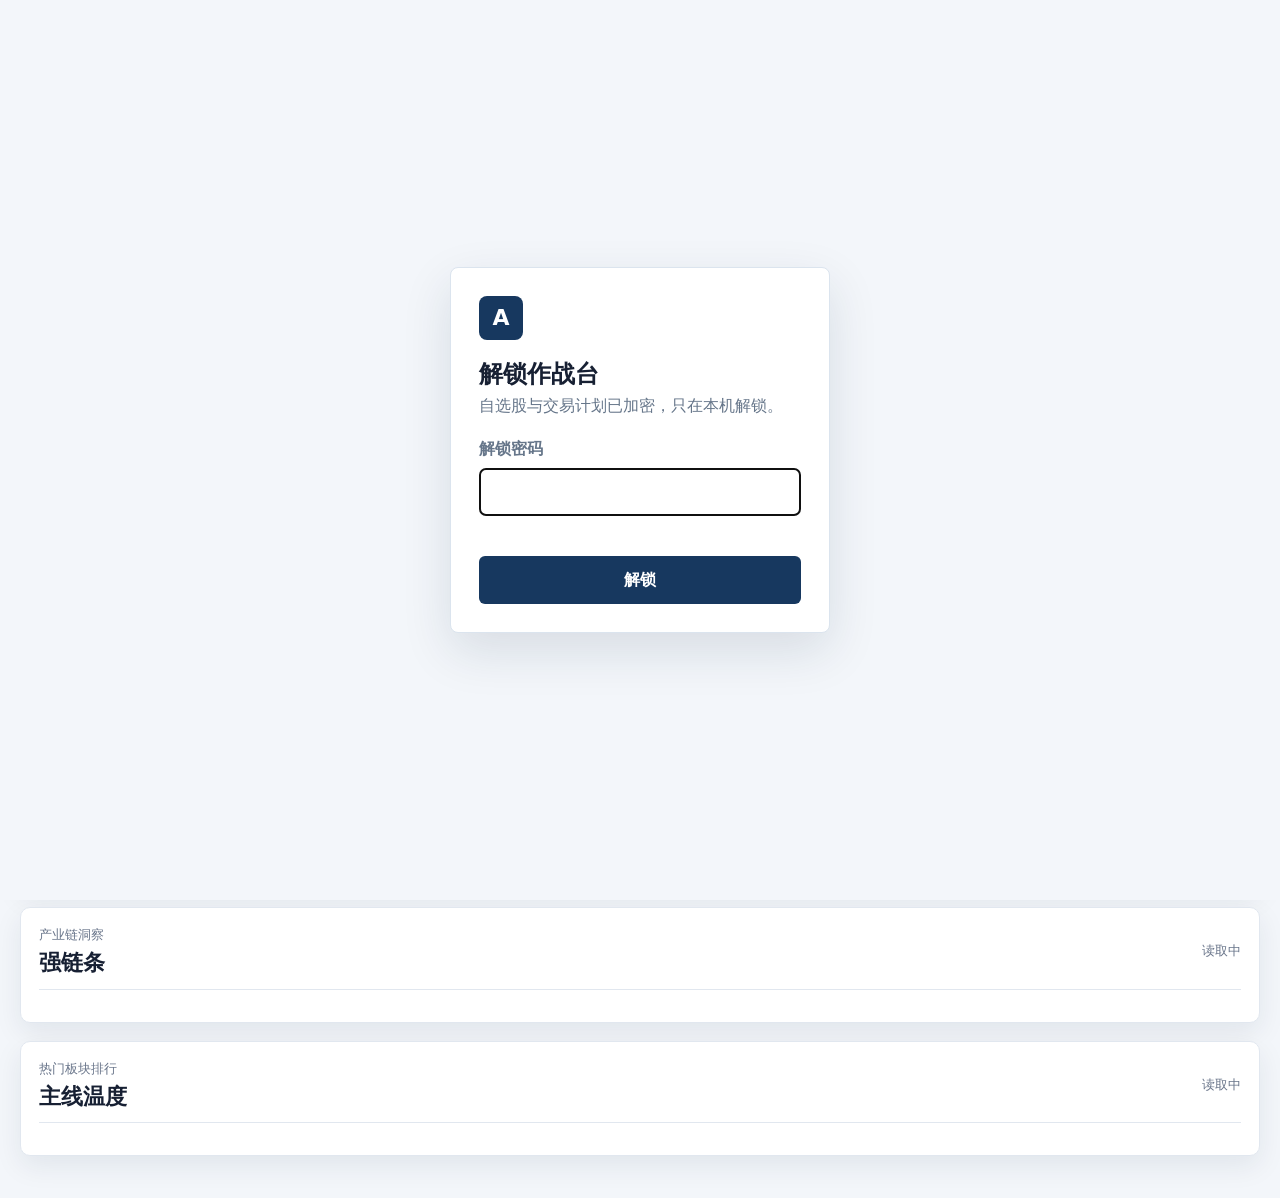
==== mobile/index.html @ 0ae87b87 "Publish encrypted mobile dashboard" ====
<!doctype html>
<html lang="zh-CN">
  <head>
    <meta charset="UTF-8" />
    <meta name="viewport" content="width=device-width, initial-scale=1.0" />
    <meta name="theme-color" content="#17385f" />
    <meta name="apple-mobile-web-app-capable" content="yes" />
    <meta name="apple-mobile-web-app-status-bar-style" content="default" />
    <meta name="apple-mobile-web-app-title" content="大A作战台" />
    <title>A股趋势回调评分器</title>
    <link rel="manifest" href="./manifest.webmanifest" />
    <link rel="apple-touch-icon" href="./icons/icon-192.png" />
    <link rel="stylesheet" href="./styles.css?v=20260722-swing-exit3" />
  </head>
  <body>
    <main class="app-shell">
      <header class="topbar">
        <section>
          <h2 class="app-title">A股中长期趋势</h2>
          <h4 class="app-subtitle">主线质量与流动性低点决策器</h4>
        </section>
        <form class="search" id="searchForm">
          <input
            id="stockInput"
            name="stock"
            autocomplete="off"
            placeholder="输入代码或简称，如 300750 / 宁德时代"
          />
          <button type="submit">搜索评估</button>
        </form>
      </header>

      <p class="search-status" id="searchStatus">
        输入股票代码或简称后低频读取缓存/同花顺数据，优先看交易结论，再看下方拆解。
      </p>

      <section class="notice">
        <strong>当前为私有快照版。</strong>
        数据由 Mac 定时任务更新并发布；综合分只代表条件完整度，最终动作以入池、买点、仓位和风控结论为准。
        <span class="pwa-status" id="pwaStatus">正在检查数据连接</span>
      </section>

      <section class="home-refresh-bar" id="homeRefreshBar">
        <div>
          <strong>首页数据</strong>
          <span id="homeRefreshStatus">获取已发布的最新自选池与板块快照</span>
        </div>
        <button class="mini-button primary" id="refreshHome" type="button">获取最新快照</button>
      </section>

      <section class="daily-brief-view" id="dailyBriefView">
        <div class="watchlist-head">
          <div>
            <p class="eyebrow">每日复盘</p>
            <h2>今日动作</h2>
          </div>
          <div class="head-actions">
            <span id="dailyBriefSummary">读取中</span>
          </div>
        </div>
        <div class="daily-brief-grid">
          <div><small>市场</small><strong id="briefMarket">待接入</strong><span id="briefMarketAction">等待确认</span></div>
          <div><small>主线</small><strong id="briefSectors">待接入</strong><span id="briefFocusGroups">等待确认</span></div>
          <div><small>选股池</small><strong id="briefWatchlist">待接入</strong><span id="briefPrimaryAction">等待确认</span></div>
        </div>
        <div class="brief-action-list" id="briefActionItems"></div>
        <ul class="signal-list compact-list" id="briefNotes"></ul>
      </section>

      <section class="watchlist-view" id="watchlistView">
        <div class="watchlist-head">
          <div>
            <p class="eyebrow">我的选股池</p>
            <h2>作战台</h2>
          </div>
          <div class="head-actions">
            <span id="watchlistSummary">读取中</span>
          </div>
        </div>
        <div class="battle-groups" id="battleGroups"></div>
        <div class="watchlist-table-wrap">
          <table class="watchlist-table">
            <thead>
              <tr>
                <th>股票</th>
                <th>方向</th>
                <th>评分</th>
                <th>状态</th>
                <th>建议</th>
                <th>作战闭环</th>
                <th>最新价</th>
                <th>计划低吸区</th>
                <th>失效位</th>
                <th>备注</th>
                <th>更新时间</th>
                <th>操作</th>
              </tr>
            </thead>
            <tbody id="watchlistRows"></tbody>
          </table>
        </div>
        <div class="empty-watchlist" id="emptyWatchlist">
          <strong>还没有加入选股池</strong>
          <span>在上方搜索任意股票，进入评分详情后点击“加入选股池”。</span>
        </div>
      </section>

      <section class="industry-insight-view" id="industryInsightView">
        <div class="watchlist-head">
          <div>
            <p class="eyebrow">产业链洞察</p>
            <h2>强链条</h2>
          </div>
          <div class="head-actions">
            <span id="industryInsightSummary">读取中</span>
          </div>
        </div>
        <div class="industry-chain-list" id="industryChainRows"></div>
      </section>

      <section class="sector-rank-view" id="sectorRankView">
        <div class="watchlist-head">
          <div>
            <p class="eyebrow">热门板块排行</p>
            <h2>主线温度</h2>
          </div>
          <span id="sectorRankSummary">读取中</span>
        </div>
        <div class="sector-detail hidden" id="sectorDetail" tabindex="-1"></div>
        <div class="sector-rank-list" id="sectorRankRows"></div>
      </section>

      <div class="detail-view" id="detailView">
      <div class="detail-toolbar">
        <button class="mini-button" id="backToWatchlist" type="button">返回选股池</button>
        <button class="mini-button" id="refreshKline" type="button">补齐K线</button>
        <button class="mini-button primary" id="watchlistToggle" type="button">加入选股池</button>
        <span id="watchlistActionStatus"></span>
      </div>

      <section class="dashboard">
        <aside class="score-panel">
          <div class="stock-head">
            <div>
              <p id="stockCode" class="muted">300750</p>
              <h2 id="stockName">宁德时代</h2>
            </div>
            <span id="phaseTag" class="tag">产能释放期</span>
          </div>

          <div class="score-ring" aria-label="综合评分">
            <span id="totalScore">76</span>
            <small>综合分</small>
          </div>

          <div class="action-box" id="actionBox">
            <p id="actionTitle">等待执行信号</p>
            <span id="actionText">评分只决定跟踪优先级，买入必须通过流动性执行闸门。</span>
          </div>

          <dl class="trade-levels">
            <div>
              <dt>选股质量分</dt>
              <dd id="poolScore">40</dd>
            </div>
            <div>
              <dt>买点时机分</dt>
              <dd id="entryScore">36</dd>
            </div>
            <div>
              <dt>失效位</dt>
              <dd id="invalidPrice">167.20</dd>
            </div>
          </dl>
        </aside>

        <section class="chart-panel">
          <div class="panel-head">
            <div>
              <p class="muted" id="chartPeriodLabel">日线结构</p>
              <h2 id="setupTitle">等待先前支撑、抛压衰竭与价格回收</h2>
            </div>
            <div class="tabs" role="tablist">
              <button class="active" type="button" data-period="daily">日线</button>
              <button type="button" data-period="weekly">周线</button>
              <button type="button" data-period="monthly">月线</button>
            </div>
          </div>
          <div class="chart-controls">
            <label>
              <span>开始</span>
              <input id="chartDateFrom" type="date" />
            </label>
            <label>
              <span>结束</span>
              <input id="chartDateTo" type="date" />
            </label>
            <div class="range-presets" aria-label="时间范围">
              <button type="button" data-range-months="3">3月</button>
              <button type="button" data-range-months="6">6月</button>
              <button type="button" data-range-months="12">1年</button>
              <button type="button" data-range-months="all">全部</button>
            </div>
            <span class="chart-range-note" id="chartRangeNote">拖动图表可平移区间</span>
          </div>
          <canvas id="priceCanvas" width="900" height="420"></canvas>
          <div class="legend">
            <span><i class="line price"></i>价格</span>
            <span><i class="line ma20"></i>MA20</span>
            <span><i class="zone"></i>回调观察区</span>
          </div>
        </section>
      </section>

      <section class="grid analysis-grid">
        <article class="module wide-module">
          <div class="module-head">
            <h3>交易与执行</h3>
            <span id="decisionStatus">待计算</span>
          </div>
          <div class="quote-grid decision-summary">
            <div><small>入池</small><strong id="decisionPool">待接入</strong></div>
            <div><small>买点</small><strong id="decisionEntry">待接入</strong></div>
            <div><small>仓位</small><strong id="decisionPosition">待接入</strong></div>
            <div><small>风控</small><strong id="decisionRisk">待接入</strong></div>
          </div>
          <div class="module-divider">
            <span>作战闭环</span>
            <strong id="decisionLoopStatus">待确认</strong>
          </div>
          <div class="quote-grid decision-loop-grid">
            <div><small>主线</small><strong id="decisionMainline">待接入</strong></div>
            <div><small>周期</small><strong id="decisionCycle">待接入</strong></div>
            <div><small>动作</small><strong id="decisionAction">待接入</strong></div>
            <div><small>被动处理</small><strong id="decisionPassive">待接入</strong></div>
            <div><small>底线</small><strong id="decisionKill">待接入</strong></div>
            <div><small>基本面</small><strong id="decisionFundamental">待接入</strong></div>
          </div>
          <div class="module-divider">
            <span>交易员检查清单</span>
            <strong id="traderChecklistStatus">待确认</strong>
          </div>
          <div class="trader-checklist" id="traderChecklist"></div>
          <div class="module-divider">
            <span>价格计划</span>
            <strong id="executionStatus">待计算</strong>
          </div>
          <div class="quote-grid execution-grid">
            <p class="execution-group-title"><strong>低位执行</strong><span>位置、释放、回收和风控</span></p>
            <div class="execution-primary"><small>支撑依据</small><strong id="supportBasis">待接入</strong></div>
            <div class="execution-primary"><small>计划低吸区</small><strong id="trialRange">待接入</strong></div>
            <div class="execution-primary"><small>当前买点阶段</small><strong id="liquidityStage">待接入</strong></div>
            <div class="execution-primary"><small>恐慌触发价</small><strong id="panicTriggerPrice">待接入</strong></div>
            <div class="execution-primary"><small>回收确认价</small><strong id="reclaimConfirmPrice">待接入</strong></div>
            <div class="execution-primary"><small>试错仓位</small><strong id="trialPosition">待接入</strong></div>
            <div class="execution-primary"><small>失效位</small><strong id="executionInvalid">待接入</strong></div>
            <p class="execution-group-title secondary"><strong>确认与趋势</strong><span>只用于后续观察，不代替低位买点</span></p>
            <div class="execution-secondary"><small>第二防线</small><strong id="secondarySupport">待接入</strong></div>
            <div class="execution-secondary"><small>二次确认价</small><strong id="addConfirmPrice">待接入</strong></div>
            <div class="execution-secondary"><small>加仓仓位</small><strong id="addPosition">待接入</strong></div>
            <div class="execution-secondary"><small>中期趋势修复</small><strong id="repairConfirmPrice">待接入</strong></div>
            <div class="execution-secondary"><small>距低吸区</small><strong id="trialDistance">待接入</strong></div>
          </div>
          <details class="evidence-details">
            <summary><span id="setupType">流动性买点</span>依据与执行说明</summary>
            <ul id="decisionReasons" class="signal-list compact-list"></ul>
            <ul id="buySignals" class="signal-list compact-list secondary-signals"></ul>
            <ul id="executionSignals" class="signal-list compact-list secondary-signals"></ul>
          </details>
          <div class="module-divider swing-exit-divider">
            <span>波段卖出计划</span>
            <strong id="swingExitStatus">待计算</strong>
          </div>
          <div class="quote-grid swing-exit-summary">
            <div><small>周期共振</small><strong id="swingExitCycle">待接入</strong></div>
            <div><small>板块共振</small><strong id="swingExitSector">待接入</strong></div>
            <div><small>压力承接</small><strong id="swingExitAcceptance">待接入</strong></div>
            <div><small>动态保护区</small><strong id="swingExitProtection">待接入</strong></div>
            <div class="swing-exit-action"><small>当前动作</small><strong id="swingExitAction">待接入</strong></div>
          </div>
          <div class="swing-exit-levels" id="swingExitLevels"></div>
          <details class="evidence-details">
            <summary>压力来源与黄金分割依据</summary>
            <ul id="swingExitSignals" class="signal-list compact-list"></ul>
          </details>
        </article>

        <article class="module wide-module">
          <div class="module-head">
            <h3>三周期定位</h3>
            <span id="timeframePosture">待计算</span>
          </div>
          <div class="timeframe-layout">
            <div class="timeframe-grid">
              <div class="timeframe-card">
                <small>日线</small>
                <strong id="dailyPhase">待接入</strong>
                <span id="dailyAction">待确认</span>
                <em id="dailyMetrics">--</em>
              </div>
              <div class="timeframe-card">
                <small>周线</small>
                <strong id="weeklyPhase">待接入</strong>
                <span id="weeklyAction">待确认</span>
                <em id="weeklyMetrics">--</em>
              </div>
              <div class="timeframe-card">
                <small>月线</small>
                <strong id="monthlyPhase">待接入</strong>
                <span id="monthlyAction">待确认</span>
                <em id="monthlyMetrics">--</em>
              </div>
            </div>
            <div class="timeframe-summary">
              <div class="timeframe-summary-head">
                <span>小结</span>
                <strong id="timeframeVerdict">待确认</strong>
              </div>
              <ul id="timeframeSignals" class="signal-list compact-list"></ul>
            </div>
          </div>
        </article>

        <article class="module">
          <div class="module-head">
            <h3>评分与技术</h3>
            <span id="scoreStatus">可跟踪</span>
          </div>
          <div id="scoreBreakdown" class="breakdown"></div>
          <div class="module-divider">
            <span>关键指标</span>
            <strong id="metricsStatus">日线</strong>
          </div>
          <div class="metric-grid">
            <div><small>MA20</small><strong id="metricMa20">待接入</strong></div>
            <div><small>MA60</small><strong id="metricMa60">待接入</strong></div>
            <div><small>距MA20</small><strong id="metricNearMa20">待接入</strong></div>
            <div><small>60日回撤</small><strong id="metricDrawdown">待接入</strong></div>
            <div><small>风险距离</small><strong id="metricRisk">待接入</strong></div>
            <div><small>距确认价</small><strong id="metricTriggerDistance">待接入</strong></div>
            <div><small>量能比</small><strong id="metricVolumeRatio">待接入</strong></div>
            <div><small>今日量/20日量</small><strong id="metricTodayVolumeRatio">待接入</strong></div>
            <div><small>成交额</small><strong id="metricAmount">待接入</strong></div>
            <div><small>换手率</small><strong id="metricTurnover">待接入</strong></div>
          </div>
        </article>

        <article class="module">
          <div class="module-head">
            <h3>基本面与发展预期</h3>
            <div class="module-actions">
              <button class="mini-button" id="refreshFundamental" type="button">刷新基本面</button>
              <span id="fundamentalStage">待接入</span>
            </div>
          </div>
          <div class="quote-grid compact-grid">
            <div><small>基本面分</small><strong id="fundamentalScore">待接入</strong></div>
            <div><small>夯实度</small><strong id="fundamentalQuality">待接入</strong></div>
            <div><small>增长</small><strong id="fundamentalGrowth">待接入</strong></div>
            <div><small>盈利质量</small><strong id="fundamentalProfit">待接入</strong></div>
            <div><small>现金流/负债</small><strong id="fundamentalCashDebt">待接入</strong></div>
            <div><small>下一步验证</small><strong id="fundamentalNext">待接入</strong></div>
          </div>
          <div class="module-divider">
            <span>扩产阶段</span>
            <strong id="capacityStage">待接入</strong>
          </div>
          <ul id="fundamentalSignals" class="signal-list compact-list"></ul>
          <details class="evidence-details">
            <summary>产业位置与扩产依据</summary>
            <ul id="capacitySignals" class="signal-list compact-list"></ul>
          </details>
        </article>

        <article class="module wide-module">
          <div class="module-head">
            <h3>主线与市场环境</h3>
            <span id="strengthStatus">待计算</span>
          </div>
          <div class="quote-grid compact-grid">
            <div><small>匹配方向</small><strong id="strengthGroup">待接入</strong></div>
            <div><small>个股RPS50日 / 板块RPS20日</small><strong><span id="strengthStockRps">待接入</span> / <span id="strengthGroupRps">待接入</span></strong></div>
            <div><small>趋势/热度</small><strong><span id="strengthTrend">待接入</span> / <span id="strengthHeat">待接入</span></strong></div>
            <div><small>板块阶段</small><strong id="sectorPhase">待接入</strong></div>
            <div><small>扩散质量</small><strong id="sectorBreadth">待接入</strong></div>
            <div><small>板块策略</small><strong id="sectorAction">待接入</strong></div>
            <div><small>阶段顶部风险</small><strong id="stageTopRisk">待接入</strong></div>
            <div><small>入池优先级</small><strong id="strengthPriority">待接入</strong></div>
            <div><small>红线/量能</small><strong><span id="strengthRedLines">待接入</span> / <span id="strengthAmount">待接入</span></strong></div>
            <div><small>样本覆盖</small><strong id="strengthSample">待接入</strong></div>
          </div>
          <div class="module-divider">
            <span>板块RPS趋势</span>
            <strong id="sectorTrendSummary">待确认</strong>
          </div>
          <div class="sector-trend" id="sectorTrendChart">
            <div class="sector-trend-row">
              <span>5日</span>
              <div><i id="sectorRps5Bar"></i></div>
              <strong id="sectorRps5Value">--</strong>
            </div>
            <div class="sector-trend-row">
              <span>10日</span>
              <div><i id="sectorRps10Bar"></i></div>
              <strong id="sectorRps10Value">--</strong>
            </div>
            <div class="sector-trend-row">
              <span>20日</span>
              <div><i id="sectorRps20Bar"></i></div>
              <strong id="sectorRps20Value">--</strong>
            </div>
            <div class="sector-trend-row">
              <span>50日</span>
              <div><i id="sectorRps50Bar"></i></div>
              <strong id="sectorRps50Value">--</strong>
            </div>
          </div>
          <div class="module-divider">
            <span>市场仓位开关</span>
            <button class="mini-button" id="refreshSentiment" type="button">刷新</button>
          </div>
          <div class="quote-grid compact-grid">
            <div><small>状态/上涨占比</small><strong><span id="marketState">待刷新</span> / <span id="marketUpRatio">待接入</span></strong></div>
            <div><small>建议仓位/动作</small><strong><span id="marketPosition">待接入</span> / <span id="marketAction">待接入</span></strong></div>
            <div><small>涨/平/跌</small><strong id="marketBreadth">待接入</strong></div>
            <div><small>涨停/跌停</small><strong id="marketLimits">待接入</strong></div>
          </div>
          <details class="evidence-details">
            <summary>查看主线与市场依据</summary>
            <ul id="strengthSignals" class="signal-list compact-list"></ul>
            <ul id="marketSignals" class="signal-list compact-list secondary-signals"></ul>
          </details>
        </article>
      </section>

      <section class="system-strip">
        <div>
          <span>数据源</span>
          <strong id="providerMode">读取中</strong>
        </div>
        <div>
          <span>当前价</span>
          <strong id="quotePrice">待接入</strong>
        </div>
        <div>
          <span>涨跌幅</span>
          <strong id="quotePct">待接入</strong>
        </div>
        <div>
          <span>换手率</span>
          <strong id="quoteTurnover">待接入</strong>
        </div>
        <div>
          <span>行情源</span>
          <strong id="quoteSource">未启用</strong>
        </div>
        <ul id="providerSignals"></ul>
      </section>
      </div>
    </main>

    <script>window.APP_STATIC_SNAPSHOT_MODE = true;</script>
    <script src="./app.js?v=20260722-mobile-pwa3"></script>
  </body>
</html>
---- mobile/styles.css ----
:root {
  --bg: #f3f6fa;
  --panel: #ffffff;
  --ink: #172033;
  --muted: #69758a;
  --line: #e1e7ef;
  --green: #16866f;
  --red: #d64545;
  --amber: #c28a19;
  --blue: #193a66;
  --navy: #142844;
  --teal-soft: #e8f5f1;
  --red-soft: #fff0f0;
  --amber-soft: #fff7df;
  --blue-soft: #edf4ff;
  --shadow: 0 10px 28px rgba(18, 39, 68, 0.08);
}

* {
  box-sizing: border-box;
}

body {
  margin: 0;
  min-width: 320px;
  background: var(--bg);
  color: var(--ink);
  font-family:
    Inter, ui-sans-serif, system-ui, -apple-system, BlinkMacSystemFont,
    "Segoe UI", "PingFang SC", "Microsoft YaHei", sans-serif;
}

.snapshot-unlock {
  position: fixed;
  inset: 0;
  z-index: 9999;
  display: grid;
  place-items: center;
  padding: 24px;
  background: #f3f6fa;
}

.snapshot-unlock-panel {
  width: min(100%, 380px);
  padding: 28px;
  border: 1px solid #dbe4ee;
  border-radius: 8px;
  background: #fff;
  box-shadow: 0 18px 50px rgba(16, 38, 66, 0.12);
}

.snapshot-unlock-mark {
  display: grid;
  width: 44px;
  height: 44px;
  place-items: center;
  border-radius: 8px;
  background: #17385f;
  color: #fff;
  font-size: 22px;
  font-weight: 800;
}

.snapshot-unlock-panel h2 {
  margin: 20px 0 8px;
  font-size: 24px;
}

.snapshot-unlock-panel p,
.snapshot-unlock-panel label,
.snapshot-unlock-panel small {
  display: block;
  color: #66768a;
}

.snapshot-unlock-panel label {
  margin: 22px 0 8px;
  font-weight: 700;
}

.snapshot-unlock-panel input {
  width: 100%;
  height: 48px;
  padding: 0 14px;
  border: 1px solid #cad6e3;
  border-radius: 6px;
  font: inherit;
}

.snapshot-unlock-panel small {
  min-height: 22px;
  margin-top: 8px;
  color: #c43f3f;
}

.snapshot-unlock-panel button {
  width: 100%;
  height: 48px;
  margin-top: 10px;
  border: 0;
  border-radius: 6px;
  background: #17385f;
  color: #fff;
  font: inherit;
  font-weight: 800;
}

button,
input {
  font: inherit;
}

.app-shell {
  width: min(1440px, calc(100vw - 40px));
  margin: 0 auto;
  padding: 28px 0 42px;
}

.topbar {
  display: grid;
  grid-template-columns: minmax(280px, 1fr) minmax(340px, 520px);
  gap: 24px;
  align-items: end;
  padding: 28px;
  border-radius: 14px;
  background:
    linear-gradient(135deg, rgba(255, 255, 255, 0.08), transparent 42%),
    linear-gradient(135deg, #18365d, #11243e);
  box-shadow: 0 18px 45px rgba(17, 36, 62, 0.18);
}

.eyebrow,
.muted {
  margin: 0 0 6px;
  color: var(--muted);
  font-size: 13px;
}

h1,
h2,
h3,
h4,
p {
  margin: 0;
}

h1 {
  font-size: clamp(32px, 4.8vw, 58px);
  line-height: 1.05;
  letter-spacing: 0;
}

h2 {
  font-size: 22px;
  line-height: 1.2;
}

h3 {
  font-size: 16px;
}

h4 {
  font-size: 14px;
}

.app-title {
  color: #fff;
  font-size: 27px;
  line-height: 1.2;
}

.app-subtitle {
  margin-top: 6px;
  color: #c9d6e5;
  font-weight: 700;
  line-height: 1.25;
}

.search {
  display: grid;
  grid-template-columns: 1fr 112px;
  gap: 10px;
  padding: 8px;
  background: var(--panel);
  border: 1px solid rgba(255, 255, 255, 0.18);
  border-radius: 8px;
  box-shadow: var(--shadow);
}

.search input {
  min-width: 0;
  border: 0;
  outline: 0;
  padding: 12px 12px;
  color: var(--ink);
}

.search button,
.tabs button,
.mini-button {
  border: 0;
  border-radius: 6px;
  cursor: pointer;
}

.search button {
  background: var(--blue);
  color: #fff;
  font-weight: 700;
}

.search-status {
  margin-top: 12px;
  color: var(--muted);
  font-size: 13px;
  line-height: 1.5;
}

.notice {
  margin-top: 22px;
  padding: 12px 14px;
  border: 1px solid #e9edf4;
  border-radius: 8px;
  background: #fff;
  color: #4e5b70;
  line-height: 1.6;
}

.pwa-status {
  display: inline-flex;
  margin-left: 10px;
  color: var(--muted);
  font-size: 12px;
  font-weight: 700;
}

.pwa-status.offline {
  color: #9b5f05;
}

.home-refresh-bar {
  display: flex;
  align-items: center;
  justify-content: space-between;
  gap: 14px;
  margin-top: 12px;
  padding: 12px 14px;
  border: 1px solid var(--line);
  border-radius: 8px;
  background: #fff;
}

.home-refresh-bar div {
  display: grid;
  gap: 4px;
}

.home-refresh-bar strong {
  font-size: 14px;
}

.home-refresh-bar span {
  color: var(--muted);
  font-size: 12px;
  line-height: 1.45;
}

.hidden {
  display: none !important;
}

.daily-brief-view,
.watchlist-view,
.industry-insight-view,
.sector-rank-view,
.detail-toolbar {
  margin-top: 18px;
  background: var(--panel);
  border: 1px solid var(--line);
  border-radius: 10px;
  box-shadow: var(--shadow);
}

.daily-brief-view,
.watchlist-view,
.industry-insight-view,
.sector-rank-view {
  padding: 18px;
}

.watchlist-head,
.detail-toolbar {
  display: flex;
  align-items: center;
  justify-content: space-between;
  gap: 14px;
}

.watchlist-head {
  margin-bottom: 14px;
  padding-bottom: 12px;
  border-bottom: 1px solid var(--line);
}

.head-actions,
.module-actions {
  display: inline-flex;
  align-items: center;
  gap: 10px;
}

.watchlist-head span,
#watchlistActionStatus {
  color: var(--muted);
  font-size: 13px;
}

.daily-brief-grid {
  display: grid;
  grid-template-columns: repeat(3, minmax(0, 1fr));
  gap: 10px;
  margin-bottom: 12px;
}

.daily-brief-grid div {
  display: grid;
  gap: 6px;
  min-height: 110px;
  padding: 12px;
  border: 1px solid var(--line);
  border-radius: 8px;
  background: #fbfcfe;
}

.daily-brief-grid small {
  color: var(--muted);
  font-weight: 700;
}

.daily-brief-grid strong {
  font-size: 18px;
  line-height: 1.35;
}

.daily-brief-grid span {
  color: var(--muted);
  font-size: 12px;
  line-height: 1.5;
}

.brief-action-list {
  display: flex;
  flex-wrap: wrap;
  gap: 8px;
  margin-bottom: 12px;
}

.brief-action-chip {
  display: grid;
  gap: 4px;
  width: min(260px, 100%);
  padding: 10px;
  border: 1px solid var(--line);
  border-radius: 8px;
  background: #fff;
  color: var(--ink);
  cursor: pointer;
  text-align: left;
}

.brief-action-chip small {
  color: var(--blue);
  font-weight: 800;
}

.brief-action-chip span {
  color: var(--muted);
  font-size: 12px;
  line-height: 1.45;
}

.watchlist-table-wrap {
  overflow-x: auto;
  border: 1px solid var(--line);
  border-radius: 10px;
}

.battle-groups {
  display: grid;
  grid-template-columns: repeat(4, minmax(0, 1fr));
  gap: 10px;
  margin-bottom: 14px;
}

.battle-groups div {
  display: grid;
  gap: 5px;
  min-height: 118px;
  padding: 12px;
  border: 1px solid var(--line);
  border-radius: 8px;
  background: #fbfcfe;
}

.battle-groups small {
  color: var(--muted);
  font-weight: 700;
}

.battle-groups strong {
  color: var(--navy);
  font-size: 26px;
  line-height: 1;
}

.battle-groups span,
.battle-groups em {
  color: var(--muted);
  font-size: 12px;
  font-style: normal;
  line-height: 1.45;
}

.watchlist-table {
  width: 100%;
  min-width: 1440px;
  border-collapse: collapse;
  font-size: 13px;
}

.watchlist-table th,
.watchlist-table td {
  padding: 12px 14px;
  border-bottom: 1px solid var(--line);
  text-align: left;
  white-space: nowrap;
}

.watchlist-table th {
  color: var(--muted);
  background: #f7f9fc;
  font-weight: 700;
}

.watchlist-table tbody tr:hover {
  background: #fbfdff;
}

.watchlist-table tr:last-child td {
  border-bottom: 0;
}

.link-button {
  display: grid;
  gap: 3px;
  padding: 0;
  border: 0;
  background: transparent;
  color: var(--ink);
  cursor: pointer;
  text-align: left;
}

.link-button span {
  color: var(--muted);
  font-size: 12px;
}

.link-button strong {
  display: inline-flex;
  gap: 6px;
  align-items: center;
}

.watchlist-new-tag {
  display: inline-grid;
  place-items: center;
  min-width: 18px;
  height: 18px;
  padding: 0 4px;
  border-radius: 4px;
  background: #fff0d8;
  color: #9a5b00;
  font-size: 11px;
  font-style: normal;
  font-weight: 800;
}

.watchlist-tags {
  display: flex;
  flex-wrap: wrap;
  gap: 4px;
  margin-top: 5px;
}

.watchlist-tags i {
  padding: 2px 6px;
  border-radius: 999px;
  background: var(--teal-soft);
  color: var(--green);
  font-size: 11px;
  font-style: normal;
}

.watchlist-note {
  max-width: 280px;
  min-width: 220px;
  color: var(--muted);
  line-height: 1.45;
  white-space: normal !important;
}

.watchlist-loop {
  max-width: 360px;
  min-width: 300px;
  white-space: normal !important;
}

.watchlist-loop strong,
.watchlist-loop span {
  display: block;
  line-height: 1.45;
}

.watchlist-loop strong {
  color: var(--ink);
}

.watchlist-loop span {
  margin-top: 4px;
  color: var(--muted);
}

.empty-watchlist {
  display: grid;
  gap: 6px;
  margin-top: 14px;
  padding: 18px;
  border: 1px dashed var(--line);
  border-radius: 8px;
  color: var(--muted);
}

.empty-watchlist strong {
  color: var(--ink);
}

.industry-chain-list {
  display: grid;
  grid-template-columns: repeat(2, minmax(0, 1fr));
  gap: 12px;
}

.industry-chain-card {
  display: grid;
  gap: 12px;
  padding: 14px;
  border: 1px solid var(--line);
  border-radius: 10px;
  background: #fbfdff;
}

.industry-chain-head {
  display: grid;
  grid-template-columns: minmax(0, 1fr) auto;
  gap: 12px;
  align-items: start;
}

.industry-chain-head small {
  display: inline-block;
  margin-bottom: 5px;
  color: var(--blue);
  font-weight: 800;
}

.industry-chain-head strong {
  display: block;
  font-size: 18px;
}

.industry-chain-head span {
  display: block;
  margin-top: 5px;
  color: var(--muted);
  font-size: 12px;
  line-height: 1.5;
}

.industry-chain-head b {
  color: var(--red);
  font-size: 24px;
}

.industry-chain-metrics {
  display: grid;
  grid-template-columns: repeat(4, minmax(0, 1fr));
  gap: 8px;
}

.industry-chain-metrics div {
  display: grid;
  gap: 4px;
  min-height: 58px;
  padding: 9px;
  border: 1px solid var(--line);
  border-radius: 8px;
  background: #fff;
}

.industry-chain-metrics small {
  color: var(--muted);
}

.industry-chain-metrics strong {
  font-size: 16px;
}

.industry-chain-groups,
.industry-chain-leaders {
  display: flex;
  flex-wrap: wrap;
  gap: 7px;
}

.industry-chain-groups button,
.industry-chain-leaders button {
  border: 1px solid var(--line);
  background: #fff;
  color: var(--ink);
  cursor: pointer;
}

.industry-chain-groups button {
  display: grid;
  gap: 4px;
  min-width: 160px;
  padding: 8px 10px;
  border-radius: 8px;
  text-align: left;
}

.industry-chain-groups span {
  color: var(--muted);
  font-size: 11px;
}

.industry-chain-leaders button {
  display: inline-flex;
  gap: 6px;
  align-items: center;
  padding: 5px 8px;
  border-radius: 999px;
  font-size: 12px;
}

.industry-chain-leaders span {
  color: var(--red);
  font-weight: 700;
}

.sector-rank-list {
  display: grid;
  gap: 12px;
}

.sector-action-groups {
  display: grid;
  grid-template-columns: repeat(5, minmax(0, 1fr));
  gap: 10px;
}

.sector-action-groups div {
  display: grid;
  gap: 5px;
  min-height: 92px;
  padding: 12px;
  border: 1px solid var(--line);
  border-radius: 8px;
  background: #fff;
}

.sector-action-groups small {
  color: var(--muted);
  font-weight: 700;
}

.sector-action-groups strong {
  color: var(--navy);
  font-size: 24px;
  line-height: 1;
}

.sector-action-groups span {
  color: var(--muted);
  font-size: 12px;
  line-height: 1.45;
}

.sector-rank-card {
  display: grid;
  grid-template-columns: minmax(240px, 1.05fr) minmax(360px, 1.4fr) minmax(360px, 1.15fr) minmax(260px, 0.9fr);
  gap: 16px;
  align-items: center;
  padding: 14px;
  border: 1px solid var(--line);
  border-radius: 10px;
  background: #fbfdff;
}

.sector-rank-main {
  display: grid;
  grid-template-columns: 34px 1fr auto;
  gap: 10px;
  align-items: center;
}

.sector-rank-index {
  display: grid;
  width: 30px;
  height: 30px;
  place-items: center;
  border-radius: 8px;
  background: var(--navy);
  color: #fff;
  font-weight: 800;
}

.sector-rank-main p {
  color: var(--muted);
  font-size: 12px;
  line-height: 1.45;
}

.sector-title-button {
  display: block;
  margin-bottom: 4px;
  padding: 0;
  border: 0;
  background: transparent;
  color: var(--ink);
  cursor: pointer;
  font-size: 16px;
  font-weight: 800;
  text-align: left;
}

.sector-rank-main > strong {
  color: var(--red);
  font-size: 20px;
}

.sector-rps-grid {
  display: grid;
  grid-template-columns: repeat(2, minmax(0, 1fr));
  gap: 8px 12px;
}

.sector-rps-grid label {
  display: grid;
  grid-template-columns: 36px 1fr;
  gap: 8px;
  align-items: center;
  color: var(--muted);
  font-size: 12px;
}

.sector-rps-pill {
  position: relative;
  display: block;
  height: 20px;
  overflow: hidden;
  border-radius: 999px;
  background: #e8edf5;
}

.sector-rps-pill i {
  position: absolute;
  inset: 0 auto 0 0;
  border-radius: inherit;
  background: var(--muted);
}

.sector-rps-pill.hot i,
.sector-rps-pill.strong i {
  background: #286fd6;
}

.sector-rps-pill.warm i {
  background: var(--amber);
}

.sector-rps-pill.weak i {
  background: #9aa6b8;
}

.sector-rps-pill b {
  position: relative;
  z-index: 1;
  display: block;
  padding: 2px 8px;
  color: var(--ink);
  font-size: 12px;
  line-height: 16px;
  text-align: right;
}

.sector-metrics {
  display: grid;
  grid-template-columns: repeat(3, minmax(0, 1fr));
  gap: 6px;
}

.sector-metrics span {
  display: grid;
  gap: 3px;
  min-height: 48px;
  padding: 8px;
  border-radius: 8px;
  background: #fff;
  color: var(--muted);
  font-size: 11px;
}

.sector-metrics strong {
  color: var(--ink);
  font-size: 13px;
}

.sector-quality {
  grid-column: 1 / -1;
  display: grid;
  grid-template-columns: 120px 1fr;
  gap: 10px;
  align-items: center;
  padding: 10px 12px;
  border: 1px solid var(--line);
  border-radius: 8px;
  background: #fff;
  color: var(--muted);
  font-size: 12px;
  line-height: 1.5;
}

.sector-quality strong {
  color: var(--ink);
  font-size: 13px;
}

.sector-quality.high {
  border-color: rgba(25, 135, 112, 0.24);
  background: #f4fbf8;
}

.sector-quality.distorted {
  border-color: rgba(196, 55, 55, 0.24);
  background: #fff7f6;
}

.sector-quality.medium {
  border-color: rgba(197, 145, 35, 0.24);
  background: #fffaf0;
}

.sector-leaders {
  display: flex;
  flex-wrap: wrap;
  gap: 6px;
}

.sector-leader {
  display: inline-flex;
  gap: 6px;
  align-items: center;
  padding: 5px 8px;
  border: 1px solid var(--line);
  border-radius: 999px;
  background: #fff;
  color: var(--ink);
  cursor: pointer;
  font-size: 12px;
}

.sector-leader span {
  color: var(--red);
  font-weight: 700;
}

.sector-leader.detail-link {
  color: var(--blue);
  font-weight: 700;
}

.sector-detail {
  display: grid;
  gap: 14px;
  margin-bottom: 14px;
  scroll-margin-top: 12px;
  padding: 16px;
  border: 1px solid var(--line);
  border-radius: 10px;
  background: #fbfcfe;
  outline: none;
}

.sector-detail-head {
  display: flex;
  align-items: flex-start;
  justify-content: space-between;
  gap: 12px;
  padding-bottom: 12px;
  border-bottom: 1px solid var(--line);
}

.sector-detail-head h3 {
  margin-bottom: 5px;
  font-size: 20px;
}

.sector-detail-head span {
  color: var(--muted);
  font-size: 13px;
}

.sector-detail-grid {
  display: grid;
  grid-template-columns: repeat(5, minmax(0, 1fr));
  gap: 10px;
}

.sector-detail-grid div {
  display: grid;
  gap: 6px;
  padding: 10px;
  border: 1px solid var(--line);
  border-radius: 8px;
  background: #fff;
}

.sector-detail-grid small {
  color: var(--muted);
}

.sector-detail-grid strong {
  font-size: 18px;
}

.detail-rps {
  margin-top: 0;
}

.sector-detail-note {
  display: grid;
  gap: 6px;
  padding: 12px;
  border: 1px dashed #cbd6e5;
  border-radius: 8px;
  background: var(--blue-soft);
}

.sector-detail-note strong,
.sector-detail-note span {
  font-size: 13px;
  line-height: 1.55;
}

.sector-detail-note span {
  color: var(--muted);
}

.sector-layers,
.sector-layer {
  display: grid;
  gap: 10px;
}

.sector-layer {
  padding: 12px;
  border: 1px solid var(--line);
  border-radius: 8px;
  background: #fff;
}

.sector-layer.tracked-layer {
  border-color: rgba(22, 134, 111, 0.3);
  background: var(--teal-soft);
}

.sector-layer > div:first-child {
  display: flex;
  align-items: center;
  justify-content: space-between;
  gap: 10px;
}

.sector-layer > div:first-child span {
  color: var(--muted);
  font-size: 12px;
}

.sector-layer-items {
  display: flex;
  flex-wrap: wrap;
  gap: 8px;
}

.sector-stock-chip {
  display: grid;
  gap: 3px;
  min-width: 150px;
  padding: 8px 10px;
  border: 1px solid var(--line);
  border-radius: 8px;
  background: #fff;
  color: var(--ink);
  cursor: pointer;
  text-align: left;
}

.sector-stock-chip.tracked {
  border-color: rgba(22, 134, 111, 0.45);
  box-shadow: inset 3px 0 0 var(--green);
}

.sector-stock-chip span {
  color: var(--muted);
  font-size: 11px;
}

.muted-cell {
  color: var(--muted);
  font-size: 12px;
}

.detail-toolbar {
  justify-content: flex-start;
  padding: 12px 14px;
}

.mini-button.primary {
  background: var(--ink);
  color: #fff;
}

.mini-button.ghost {
  background: #eef2ef;
  color: var(--muted);
}

.dashboard {
  display: grid;
  grid-template-columns: 330px minmax(0, 1fr);
  gap: 18px;
  margin-top: 18px;
}

.score-panel,
.chart-panel,
.module,
.framework {
  background: var(--panel);
  border: 1px solid var(--line);
  border-radius: 10px;
  box-shadow: var(--shadow);
}

.score-panel {
  padding: 20px;
}

.stock-head,
.panel-head,
.module-head {
  display: flex;
  justify-content: space-between;
  gap: 14px;
  align-items: flex-start;
}

.tag,
.module-head span {
  white-space: nowrap;
  padding: 5px 9px;
  border-radius: 999px;
  background: var(--blue-soft);
  color: var(--blue);
  font-size: 12px;
  font-weight: 700;
}

.chart-controls {
  display: flex;
  align-items: end;
  flex-wrap: wrap;
  gap: 10px;
  margin: 14px 0 10px;
}

.chart-controls label {
  display: grid;
  gap: 5px;
  color: var(--muted);
  font-size: 12px;
}

.chart-controls input {
  height: 36px;
  border: 1px solid var(--line);
  border-radius: 6px;
  padding: 0 9px;
  background: #fff;
  color: var(--ink);
}

.range-presets {
  display: flex;
  gap: 4px;
  padding: 3px;
  border-radius: 7px;
  background: #edf2ef;
}

.range-presets button {
  min-width: 46px;
  height: 30px;
  border: 0;
  border-radius: 5px;
  background: transparent;
  color: var(--muted);
  cursor: pointer;
}

.range-presets button.active {
  background: #fff;
  color: var(--ink);
  font-weight: 700;
}

.chart-range-note {
  margin-left: auto;
  align-self: center;
  color: var(--muted);
  font-size: 12px;
}

.score-ring {
  display: grid;
  place-items: center;
  width: 190px;
  height: 190px;
  margin: 28px auto 22px;
  border-radius: 50%;
  background:
    radial-gradient(circle at center, #fff 58%, transparent 59%),
    conic-gradient(var(--green) 0deg, var(--green) 274deg, #e6ecf3 274deg);
}

.score-ring span {
  font-size: 58px;
  font-weight: 800;
}

.score-ring small {
  margin-top: -44px;
  color: var(--muted);
}

.action-box {
  padding: 14px;
  border-radius: 8px;
  background: var(--teal-soft);
  color: #0e4f42;
}

.action-box p {
  margin-bottom: 6px;
  font-size: 18px;
  font-weight: 800;
}

.action-box span,
.trade-levels dd,
.signal-list li {
  line-height: 1.55;
}

.trade-levels {
  display: grid;
  grid-template-columns: repeat(3, 1fr);
  gap: 8px;
  margin: 18px 0 0;
}

.trade-levels div {
  padding: 10px;
  border: 1px solid var(--line);
  border-radius: 8px;
}

.trade-levels dt {
  color: var(--muted);
  font-size: 12px;
}

.trade-levels dd {
  margin: 4px 0 0;
  font-weight: 800;
}

.chart-panel {
  min-width: 0;
  padding: 20px;
}

.tabs {
  display: inline-grid;
  grid-template-columns: repeat(3, 56px);
  padding: 4px;
  background: #edf2f7;
  border-radius: 8px;
}

.tabs button {
  height: 30px;
  background: transparent;
  color: var(--muted);
}

.tabs button.active {
  background: #fff;
  color: var(--ink);
  box-shadow: 0 4px 10px rgba(34, 45, 42, 0.08);
}

.mini-button {
  min-width: 58px;
  height: 28px;
  padding: 0 10px;
  background: var(--ink);
  color: #fff;
  font-size: 12px;
  font-weight: 700;
}

.mini-button:disabled {
  cursor: wait;
  background: #aab6b0;
}

canvas {
  display: block;
  width: 100%;
  height: auto;
  margin-top: 12px;
  border: 1px solid var(--line);
  border-radius: 8px;
  cursor: grab;
  touch-action: pan-y;
}

canvas.dragging {
  cursor: grabbing;
}

.legend {
  display: flex;
  flex-wrap: wrap;
  gap: 16px;
  margin-top: 12px;
  color: var(--muted);
  font-size: 13px;
}

.legend span {
  display: inline-flex;
  align-items: center;
  gap: 6px;
}

.line {
  display: inline-block;
  width: 22px;
  height: 3px;
  border-radius: 6px;
}

.line.price {
  background: var(--green);
}

.line.ma20 {
  background: var(--blue);
}

.zone {
  display: inline-block;
  width: 18px;
  height: 10px;
  background: var(--amber-soft);
  border: 1px solid #e2bf72;
}

.grid {
  display: grid;
  grid-template-columns: repeat(4, minmax(0, 1fr));
  gap: 18px;
  margin-top: 18px;
}

.wide-module {
  grid-column: span 2;
}

.module {
  min-width: 0;
  padding: 18px;
}

.analysis-grid {
  align-items: start;
  grid-template-columns: repeat(3, minmax(0, 1fr));
  counter-reset: module;
}

.analysis-grid .module {
  counter-increment: module;
}

.analysis-grid .module-head h3::before {
  content: counter(module, decimal-leading-zero);
  display: inline-grid;
  place-items: center;
  width: 28px;
  height: 24px;
  margin-right: 8px;
  border-radius: 7px;
  background: var(--navy);
  color: #fff;
  font-size: 12px;
  vertical-align: 1px;
}

.module-divider {
  display: flex;
  align-items: center;
  justify-content: space-between;
  gap: 12px;
  margin: 20px 0 12px;
  padding-top: 16px;
  border-top: 1px solid var(--line);
  color: var(--muted);
  font-size: 13px;
}

.module-divider strong {
  color: var(--ink);
  font-size: 13px;
}

.decision-summary,
.execution-grid {
  grid-template-columns: repeat(4, minmax(0, 1fr));
}

.execution-group-title {
  grid-column: 1 / -1;
  display: flex;
  align-items: baseline;
  justify-content: space-between;
  gap: 12px;
  margin: 2px 0 -2px;
  padding: 0 2px;
  color: var(--ink);
}

.execution-group-title strong {
  font-size: 13px;
}

.execution-group-title span {
  color: var(--muted);
  font-size: 12px;
}

.execution-group-title.secondary {
  margin-top: 8px;
  padding-top: 12px;
  border-top: 1px solid var(--line);
}

.execution-grid .execution-primary {
  border-left: 3px solid #178d75;
  background: #f8fcfb;
}

.execution-grid .execution-secondary {
  background: #fbfcfe;
}

.swing-exit-divider {
  margin-top: 22px;
}

.swing-exit-summary {
  grid-template-columns: repeat(4, minmax(0, 1fr));
}

.swing-exit-summary div {
  min-height: 72px;
  border-left: 3px solid #c58a24;
  background: #fffdf8;
}

.swing-exit-summary strong {
  font-size: 14px;
  line-height: 1.4;
}

.swing-exit-summary .swing-exit-action {
  grid-column: 1 / -1;
  min-height: 62px;
  border-left-color: var(--green);
  background: #f6fbf9;
}

.swing-exit-levels {
  display: grid;
  grid-template-columns: repeat(3, minmax(0, 1fr));
  gap: 12px;
  margin-top: 12px;
}

.swing-exit-level {
  display: grid;
  gap: 7px;
  min-width: 0;
  padding: 12px 14px;
  border-left: 3px solid #d6a449;
  background: #fbfcfe;
}

.swing-exit-level-head {
  display: flex;
  align-items: center;
  justify-content: space-between;
  gap: 8px;
}

.swing-exit-level-head span {
  color: var(--muted);
  font-size: 12px;
  font-weight: 800;
}

.swing-exit-level-head i {
  padding: 2px 5px;
  border-radius: 4px;
  background: #fff0d8;
  color: #915600;
  font-size: 10px;
  font-style: normal;
  font-weight: 800;
}

.swing-exit-level > strong {
  color: var(--ink);
  font-size: 20px;
}

.swing-exit-level em,
.swing-exit-level small,
.swing-exit-level p {
  margin: 0;
  color: var(--muted);
  font-size: 12px;
  font-style: normal;
  line-height: 1.45;
}

.swing-exit-level p {
  color: var(--ink);
  font-weight: 700;
}

.swing-exit-empty {
  grid-column: 1 / -1;
  padding: 14px 2px;
  color: var(--muted);
  font-size: 13px;
}

.evidence-details {
  margin-top: 16px;
  padding-top: 12px;
  border-top: 1px solid var(--line);
}

.evidence-details summary {
  cursor: pointer;
  color: var(--muted);
  font-size: 13px;
  font-weight: 700;
}

.evidence-details[open] summary {
  margin-bottom: 10px;
  color: var(--ink);
}

.secondary-signals {
  margin-top: 0;
}

.breakdown {
  display: grid;
  gap: 13px;
  margin-top: 16px;
}

.score-row {
  display: grid;
  grid-template-columns: 94px 1fr 44px;
  gap: 10px;
  align-items: center;
  font-size: 13px;
}

.bar {
  height: 8px;
  overflow: hidden;
  border-radius: 99px;
  background: #edf1ee;
}

.bar span {
  display: block;
  height: 100%;
  border-radius: inherit;
  background: var(--green);
}

.signal-list {
  display: grid;
  gap: 10px;
  margin: 16px 0 0;
  padding: 0;
  list-style: none;
  color: #34413d;
  font-size: 14px;
}

.signal-list li {
  position: relative;
  padding-left: 18px;
}

.signal-list li::before {
  content: "";
  position: absolute;
  left: 0;
  top: 9px;
  width: 7px;
  height: 7px;
  border-radius: 50%;
  background: var(--green);
}

.compact-list {
  margin-top: 14px;
  gap: 8px;
}

.quote-grid,
.metric-grid {
  display: grid;
  grid-template-columns: repeat(4, minmax(0, 1fr));
  gap: 10px;
  margin-top: 16px;
}

.compact-grid {
  grid-template-columns: repeat(2, minmax(0, 1fr));
}

.decision-loop-grid {
  grid-template-columns: repeat(2, minmax(0, 1fr));
}

.decision-loop-grid strong {
  font-size: 14px;
  line-height: 1.45;
  white-space: normal;
}

.trader-checklist {
  display: grid;
  gap: 9px;
  margin-top: 14px;
}

.checklist-item {
  display: grid;
  grid-template-columns: 58px minmax(0, 1fr);
  gap: 10px;
  align-items: start;
  padding: 11px;
  border: 1px solid var(--line);
  border-radius: 8px;
  background: #fbfcfe;
}

.checklist-item > span {
  display: grid;
  min-height: 28px;
  place-items: center;
  border-radius: 999px;
  background: #eef2f6;
  color: var(--muted);
  font-size: 12px;
  font-weight: 800;
}

.checklist-item.pass > span {
  background: var(--teal-soft);
  color: var(--green);
}

.checklist-item.fail > span {
  background: #fff0f0;
  color: var(--red);
}

.checklist-item strong,
.checklist-item small,
.checklist-item em {
  display: block;
  line-height: 1.45;
}

.checklist-item small {
  margin-top: 3px;
  color: var(--muted);
  font-size: 12px;
}

.checklist-item em {
  margin-top: 5px;
  color: #4f5c70;
  font-size: 12px;
  font-style: normal;
}

.checklist-action {
  padding: 11px 12px;
  border: 1px dashed #cbd6e5;
  border-radius: 8px;
  background: var(--blue-soft);
  color: var(--ink);
  font-weight: 700;
  line-height: 1.5;
}

.quote-grid div,
.metric-grid div {
  min-height: 72px;
  padding: 12px;
  border: 1px solid var(--line);
  border-radius: 8px;
  background: #fbfcfe;
}

.quote-grid small,
.metric-grid small {
  display: block;
  margin-bottom: 8px;
  color: var(--muted);
}

.quote-grid strong,
.metric-grid strong {
  display: block;
  font-size: 18px;
  line-height: 1.25;
}

.timeframe-grid {
  display: grid;
  grid-template-columns: repeat(3, minmax(0, 1fr));
  gap: 10px;
  margin-top: 16px;
}

.timeframe-layout {
  display: grid;
  grid-template-columns: minmax(0, 1.35fr) minmax(220px, 0.9fr);
  gap: 12px;
  margin-top: 12px;
}

.timeframe-layout .timeframe-grid {
  margin-top: 0;
}

.timeframe-card {
  display: grid;
  gap: 7px;
  min-width: 0;
  min-height: 110px;
  padding: 12px;
  border: 1px solid var(--line);
  border-radius: 8px;
  background: #fbfcfe;
}

.timeframe-summary {
  min-width: 0;
  padding: 12px;
  border: 1px solid var(--line);
  border-radius: 8px;
  background: linear-gradient(180deg, #fbfdff 0%, #ffffff 100%);
}

.timeframe-summary-head {
  display: grid;
  gap: 8px;
  padding-bottom: 10px;
  border-bottom: 1px solid var(--line);
}

.timeframe-summary-head span {
  color: var(--muted);
  font-size: 13px;
  font-weight: 800;
}

.timeframe-summary-head strong {
  color: var(--ink);
  font-size: 15px;
  line-height: 1.45;
}

.sector-trend {
  display: grid;
  gap: 12px;
  margin-top: 12px;
}

.sector-trend-row {
  display: grid;
  grid-template-columns: 48px minmax(0, 1fr) 48px;
  gap: 10px;
  align-items: center;
  color: var(--muted);
  font-size: 13px;
}

.sector-trend-row div {
  height: 10px;
  overflow: hidden;
  border-radius: 999px;
  background: #e8edf4;
}

.sector-trend-row i {
  display: block;
  width: 0;
  height: 100%;
  border-radius: inherit;
  background: #9ba8ba;
  transition: width 260ms ease;
}

.sector-trend-row i.warm {
  background: var(--blue);
}

.sector-trend-row i.strong {
  background: var(--green);
}

.sector-trend-row i.hot {
  background: var(--red);
}

.sector-trend-row i.weak {
  background: #aeb8c6;
}

.sector-trend-row strong {
  color: var(--ink);
  text-align: right;
}

.timeframe-card small {
  color: var(--muted);
}

.timeframe-card strong {
  font-size: 18px;
  line-height: 1.25;
}

.timeframe-card span,
.timeframe-card em {
  color: var(--muted);
  font-size: 13px;
  font-style: normal;
  line-height: 1.45;
}

.system-strip {
  display: grid;
  grid-template-columns: repeat(5, minmax(0, auto)) minmax(260px, 1fr);
  align-items: start;
  gap: 10px;
  margin-top: 18px;
  padding: 12px 2px 2px;
  color: var(--muted);
  font-size: 12px;
}

.system-strip div {
  display: flex;
  gap: 6px;
  white-space: nowrap;
}

.system-strip strong {
  color: #34413d;
  font-weight: 700;
}

.system-strip ul {
  display: flex;
  flex-wrap: wrap;
  gap: 8px 12px;
  margin: 0;
  padding: 0;
  list-style: none;
}

.system-strip li {
  color: var(--muted);
}

.refresh-progress {
  margin: 16px 0 24px;
  padding: 14px 18px;
  border: 1px solid var(--line);
  border-radius: 8px;
  background: #fff;
}

.refresh-progress-head,
.refresh-progress-head > div,
.progress-stats {
  display: flex;
  align-items: center;
}

.refresh-progress-head {
  justify-content: space-between;
  gap: 16px;
}

.refresh-progress-head > div {
  gap: 10px;
}

.refresh-progress-head span,
.progress-stats {
  color: var(--muted);
  font-size: 13px;
}

.progress-track {
  height: 8px;
  margin: 12px 0 10px;
  overflow: hidden;
  border-radius: 4px;
  background: #e7ede9;
}

.progress-track span {
  display: block;
  width: 0;
  height: 100%;
  border-radius: inherit;
  background: var(--green);
  transition: width 300ms ease;
}

.progress-stats {
  flex-wrap: wrap;
  gap: 8px 22px;
}

.progress-stats strong {
  color: var(--ink);
}

.progress-stats > span:last-child {
  margin-left: auto;
}

.risk .score-ring {
  background:
    radial-gradient(circle at center, #fff 58%, transparent 59%),
    conic-gradient(var(--red) 0deg, var(--red) var(--score-deg), #e5ece8 var(--score-deg));
}

.watch .score-ring {
  background:
    radial-gradient(circle at center, #fff 58%, transparent 59%),
    conic-gradient(var(--amber) 0deg, var(--amber) var(--score-deg), #e5ece8 var(--score-deg));
}

.good .score-ring {
  background:
    radial-gradient(circle at center, #fff 58%, transparent 59%),
    conic-gradient(var(--green) 0deg, var(--green) var(--score-deg), #e5ece8 var(--score-deg));
}

.no-score .score-ring {
  background:
    radial-gradient(circle at center, #fff 58%, transparent 59%),
    conic-gradient(#aab6b0 0deg, #aab6b0 360deg);
}

.no-score .action-box {
  background: #eef2ef;
  color: #3e4a46;
}

/* Detail page cleanup: denser hierarchy, lighter cards, fewer visual boxes. */
.detail-view {
  --detail-gap: 12px;
}

.detail-view .detail-toolbar {
  margin-top: 14px;
  padding: 10px 12px;
  border-radius: 8px;
  box-shadow: none;
}

.detail-view .dashboard {
  grid-template-columns: 280px minmax(0, 1fr);
  gap: var(--detail-gap);
  margin-top: var(--detail-gap);
}

.detail-view .score-panel,
.detail-view .chart-panel,
.detail-view .module,
.detail-view .system-strip {
  border-radius: 8px;
  box-shadow: none;
}

.detail-view .score-panel,
.detail-view .chart-panel,
.detail-view .module {
  padding: 14px;
}

.detail-view .stock-head {
  display: grid;
  gap: 10px;
}

.detail-view .stock-head h2 {
  font-size: 20px;
}

.detail-view .tag,
.detail-view .module-head span {
  width: fit-content;
  padding: 4px 8px;
  font-size: 12px;
}

.detail-view .score-ring {
  width: 116px;
  height: 116px;
  margin: 14px auto 12px;
}

.detail-view .score-ring span {
  font-size: 36px;
}

.detail-view .score-ring small {
  margin-top: -24px;
  font-size: 12px;
}

.detail-view .action-box {
  padding: 12px;
  border-left: 4px solid var(--green);
  border-radius: 7px;
}

.detail-view .action-box p {
  margin-bottom: 4px;
  font-size: 16px;
}

.detail-view .action-box span {
  font-size: 13px;
}

.detail-view .trade-levels {
  gap: 6px;
  margin-top: 12px;
}

.detail-view .trade-levels div {
  padding: 8px;
  border-radius: 7px;
}

.detail-view .trade-levels dd {
  font-size: 16px;
}

.detail-view .panel-head {
  align-items: center;
}

.detail-view .panel-head h2 {
  font-size: 18px;
  line-height: 1.35;
}

.detail-view .chart-controls {
  margin: 10px 0 6px;
}

.detail-view canvas {
  margin-top: 8px;
  border-radius: 7px;
}

.detail-view .legend {
  margin-top: 8px;
  font-size: 12px;
}

.detail-view .grid {
  gap: var(--detail-gap);
  margin-top: var(--detail-gap);
}

.detail-view .analysis-grid {
  grid-template-columns: repeat(12, minmax(0, 1fr));
}

.detail-view .analysis-grid .module {
  grid-column: span 6;
}

.detail-view .analysis-grid .module.wide-module {
  grid-column: span 12;
}

.detail-view .analysis-grid .module:nth-child(1) {
  grid-column: span 12;
}

.detail-view .analysis-grid .module:nth-child(2) {
  grid-column: span 6;
}

.detail-view .analysis-grid .module:nth-child(3) {
  grid-column: span 6;
}

.detail-view .analysis-grid .module:nth-child(4) {
  grid-column: span 4;
}

.detail-view .analysis-grid .module:nth-child(5) {
  grid-column: span 8;
}

.detail-view .module-head {
  align-items: center;
  padding-bottom: 10px;
  border-bottom: 1px solid var(--line);
}

.detail-view .module-head h3 {
  font-size: 15px;
}

.detail-view .analysis-grid .module-head h3::before {
  width: 24px;
  height: 22px;
  margin-right: 7px;
  border-radius: 6px;
  font-size: 11px;
}

.detail-view .module-divider {
  margin: 14px 0 9px;
  padding-top: 12px;
}

.detail-view .quote-grid,
.detail-view .metric-grid,
.detail-view .timeframe-grid {
  gap: 8px;
  margin-top: 10px;
}

.detail-view .quote-grid div,
.detail-view .metric-grid div,
.detail-view .timeframe-card {
  min-height: 58px;
  padding: 9px 10px;
  border-radius: 7px;
  background: #fff;
}

.detail-view .quote-grid small,
.detail-view .metric-grid small,
.detail-view .timeframe-card small {
  margin-bottom: 5px;
  font-size: 12px;
}

.detail-view .quote-grid strong,
.detail-view .metric-grid strong,
.detail-view .timeframe-card strong {
  font-size: 15px;
  line-height: 1.35;
}

.detail-view .decision-summary {
  grid-template-columns: repeat(4, minmax(0, 1fr));
}

.detail-view .analysis-grid .module:nth-child(1) .module-head {
  padding-bottom: 12px;
  border-bottom: 1px solid var(--line);
}

.detail-view .analysis-grid .module:nth-child(1) .module-head span,
.detail-view .analysis-grid .module:nth-child(1) .module-divider strong {
  display: inline-flex;
  align-items: center;
  min-height: 28px;
  padding: 0 12px;
  border-radius: 999px;
  background: var(--blue-soft);
  color: var(--blue);
  font-size: 13px;
  font-weight: 800;
}

.detail-view .analysis-grid .module:nth-child(1) .module-divider {
  margin: 18px 0 10px;
  padding: 14px 0 0;
}

.detail-view .analysis-grid .module:nth-child(1) .module-divider span {
  color: var(--muted);
  font-size: 14px;
  font-weight: 800;
}

.detail-view .analysis-grid .module:nth-child(1) {
  display: block;
}

.detail-view .analysis-grid .module:nth-child(2) .timeframe-layout {
  grid-template-columns: minmax(0, 1.05fr) minmax(220px, 0.95fr);
  gap: 12px;
  align-items: stretch;
}

.detail-view .analysis-grid .module:nth-child(2) .timeframe-grid {
  grid-template-columns: 1fr;
  gap: 8px;
}

.detail-view .analysis-grid .module:nth-child(2) .timeframe-card {
  min-height: 82px;
  grid-template-columns: 70px minmax(0, 1fr);
  gap: 4px 12px;
  align-content: center;
}

.detail-view .analysis-grid .module:nth-child(2) .timeframe-card small {
  grid-row: 1 / span 3;
  align-self: center;
  margin-bottom: 0;
  color: var(--blue);
  font-size: 15px;
  font-weight: 900;
}

.detail-view .analysis-grid .module:nth-child(2) .timeframe-summary {
  display: flex;
  flex-direction: column;
  min-height: 100%;
}

.detail-view .analysis-grid .module:nth-child(2) .timeframe-summary .signal-list {
  flex: 1;
}

.detail-view .analysis-grid .module:nth-child(2) .signal-list {
  grid-template-columns: 1fr;
  gap: 9px;
}

.detail-view .analysis-grid .module:nth-child(3) .breakdown {
  grid-template-columns: repeat(2, minmax(0, 1fr));
  gap: 10px 14px;
}

.detail-view .analysis-grid .module:nth-child(3) .score-row {
  grid-template-columns: 112px minmax(72px, 1fr) 48px;
}

.detail-view .analysis-grid .module:nth-child(3) .metric-grid {
  grid-template-columns: repeat(4, minmax(0, 1fr));
}

.detail-view .analysis-grid .module:nth-child(3) .metric-grid div {
  min-height: 66px;
}

.detail-view .analysis-grid .module:nth-child(4) .compact-grid {
  grid-template-columns: repeat(2, minmax(0, 1fr));
}

.detail-view .analysis-grid .module:nth-child(4) .quote-grid div {
  min-height: 72px;
}

.detail-view .analysis-grid .module:nth-child(5) .compact-grid {
  grid-template-columns: repeat(5, minmax(0, 1fr));
}

.detail-view .analysis-grid .module:nth-child(5) .quote-grid div {
  min-height: 68px;
}

.detail-view .analysis-grid .module:nth-child(5) .sector-trend {
  grid-template-columns: repeat(2, minmax(0, 1fr));
  gap: 10px 18px;
}

.detail-view .analysis-grid .module:nth-child(5) .sector-trend-row {
  grid-template-columns: 40px minmax(0, 1fr) 46px;
}

.detail-view .decision-loop-grid {
  grid-template-columns: repeat(3, minmax(0, 1fr));
}

.detail-view .execution-grid {
  grid-template-columns: repeat(4, minmax(0, 1fr));
}

.detail-view .decision-loop-grid div,
.detail-view .execution-grid div,
.detail-view .metric-grid div {
  min-height: 52px;
  border-color: #e8edf4;
  background: #fbfdff;
}

.detail-view .decision-loop-grid div {
  min-height: 74px;
  border-left: 3px solid #d8e2ee;
}

.detail-view .decision-summary div {
  min-height: 62px;
  background: #fff;
}

.detail-view .decision-summary div:first-child {
  border-left: 3px solid var(--blue);
}

.detail-view .decision-summary div:nth-child(2) {
  border-left: 3px solid var(--amber);
}

.detail-view .decision-summary div:nth-child(3) {
  border-left: 3px solid var(--green);
}

.detail-view .decision-summary div:nth-child(4) {
  border-left: 3px solid var(--red);
}

.detail-view .trader-checklist {
  grid-template-columns: repeat(2, minmax(0, 1fr));
  gap: 10px;
  margin-top: 10px;
}

.detail-view .checklist-item {
  grid-template-columns: 64px minmax(0, 1fr);
  gap: 12px;
  min-height: 76px;
  padding: 12px 14px;
  border-radius: 7px;
  background: #fff;
}

.detail-view .checklist-item.pass {
  border-color: rgba(22, 134, 111, 0.22);
}

.detail-view .checklist-item.fail {
  border-color: rgba(214, 69, 69, 0.28);
}

.detail-view .checklist-item > span {
  min-height: 28px;
  font-size: 12px;
}

.detail-view .checklist-item strong {
  font-size: 15px;
}

.detail-view .checklist-item small,
.detail-view .checklist-item em {
  font-size: 12px;
}

.detail-view .checklist-action {
  grid-column: 1 / -1;
  padding: 12px 14px;
  border-radius: 7px;
}

.detail-view .breakdown {
  gap: 10px;
  margin-top: 12px;
}

.detail-view .score-row {
  grid-template-columns: 108px minmax(0, 1fr) 42px;
}

.detail-view .signal-list {
  gap: 7px;
  margin-top: 10px;
  font-size: 13px;
}

.detail-view .signal-list li {
  padding-left: 14px;
}

.detail-view .signal-list li::before {
  top: 8px;
  width: 5px;
  height: 5px;
}

.detail-view .evidence-details {
  margin-top: 12px;
  padding-top: 10px;
}

.detail-view .system-strip {
  margin-top: var(--detail-gap);
  padding: 12px;
  border: 1px solid var(--line);
  background: #fff;
}

@media (max-width: 1080px) {
  .topbar,
  .dashboard,
  .grid {
    grid-template-columns: 1fr;
  }

  .grid {
    grid-template-columns: repeat(2, minmax(0, 1fr));
  }

  .wide-module {
    grid-column: span 2;
  }

  .system-strip {
    grid-template-columns: repeat(2, minmax(0, 1fr));
  }

  .daily-brief-grid {
    grid-template-columns: 1fr;
  }

  .industry-chain-list {
    grid-template-columns: 1fr;
  }

  .battle-groups {
    grid-template-columns: repeat(2, minmax(0, 1fr));
  }

  .sector-rank-card {
    grid-template-columns: 1fr;
  }

  .sector-action-groups {
    grid-template-columns: repeat(2, minmax(0, 1fr));
  }

  .sector-detail-grid {
    grid-template-columns: repeat(2, minmax(0, 1fr));
  }

  .industry-chain-metrics {
    grid-template-columns: repeat(2, minmax(0, 1fr));
  }

  .detail-view .dashboard,
  .detail-view .analysis-grid {
    grid-template-columns: 1fr;
  }

  .detail-view .analysis-grid .module,
  .detail-view .analysis-grid .module.wide-module {
    grid-column: auto;
  }

  .detail-view .analysis-grid .module:nth-child(n) {
    grid-column: auto;
  }

  .detail-view .analysis-grid .module:nth-child(1) {
    display: block;
  }

  .detail-view .analysis-grid .module:nth-child(5) .compact-grid {
    grid-template-columns: repeat(2, minmax(0, 1fr));
  }

  .detail-view .decision-loop-grid,
  .detail-view .trader-checklist,
  .detail-view .analysis-grid .module:nth-child(2) .timeframe-layout {
    grid-template-columns: 1fr;
  }
}

@media (max-width: 640px) {
  .app-shell {
    width: min(100vw - 24px, 1440px);
    padding-top: 18px;
  }

  .search {
    grid-template-columns: 1fr;
  }

  .search button {
    height: 44px;
  }

  .home-refresh-bar {
    align-items: stretch;
    flex-direction: column;
  }

  .home-refresh-bar .mini-button {
    width: 100%;
    height: 36px;
  }

  .stock-head,
  .panel-head,
  .module-head {
    align-items: stretch;
    flex-direction: column;
  }

  .tabs {
    width: 100%;
    grid-template-columns: repeat(3, 1fr);
  }

  .chart-controls {
    align-items: stretch;
  }

  .chart-controls label {
    flex: 1 1 135px;
  }

  .chart-range-note {
    width: 100%;
    margin-left: 0;
  }

  .trade-levels,
  .grid,
  .quote-grid,
  .metric-grid,
  .timeframe-grid {
    grid-template-columns: 1fr;
  }

  .decision-summary,
  .execution-grid,
  .swing-exit-summary {
    grid-template-columns: repeat(2, minmax(0, 1fr));
  }

    .detail-view .decision-summary,
    .detail-view .execution-grid,
    .detail-view .swing-exit-summary,
    .detail-view .compact-grid {
      grid-template-columns: 1fr;
    }

    .swing-exit-levels {
      grid-template-columns: 1fr;
    }

    .detail-view .analysis-grid .module:nth-child(2) .timeframe-grid,
    .detail-view .analysis-grid .module:nth-child(2) .signal-list,
    .detail-view .analysis-grid .module:nth-child(2) .timeframe-layout,
    .detail-view .analysis-grid .module:nth-child(3) .breakdown,
    .detail-view .analysis-grid .module:nth-child(4) .compact-grid,
  .detail-view .analysis-grid .module:nth-child(5) .compact-grid,
  .detail-view .analysis-grid .module:nth-child(5) .sector-trend {
      grid-template-columns: 1fr;
    }

    .detail-view .analysis-grid .module:nth-child(3) .score-row {
      grid-template-columns: minmax(118px, 1fr) minmax(56px, 1fr) 42px;
    }

  .system-strip {
    grid-template-columns: 1fr;
  }

  .battle-groups {
    grid-template-columns: 1fr;
  }

  .sector-rank-main {
    grid-template-columns: 30px 1fr;
  }

  .sector-rank-main > strong {
    grid-column: 2;
  }

  .sector-rps-grid,
  .sector-metrics,
  .sector-action-groups,
  .sector-detail-grid {
    grid-template-columns: 1fr;
  }

  .sector-detail-head {
    flex-direction: column;
  }

  .refresh-progress-head {
    align-items: flex-start;
    flex-direction: column;
    gap: 6px;
  }

  .progress-stats {
    align-items: flex-start;
    flex-direction: column;
    gap: 6px;
  }

  .progress-stats > span:last-child {
    margin-left: 0;
  }

  .wide-module {
    grid-column: span 1;
  }
}
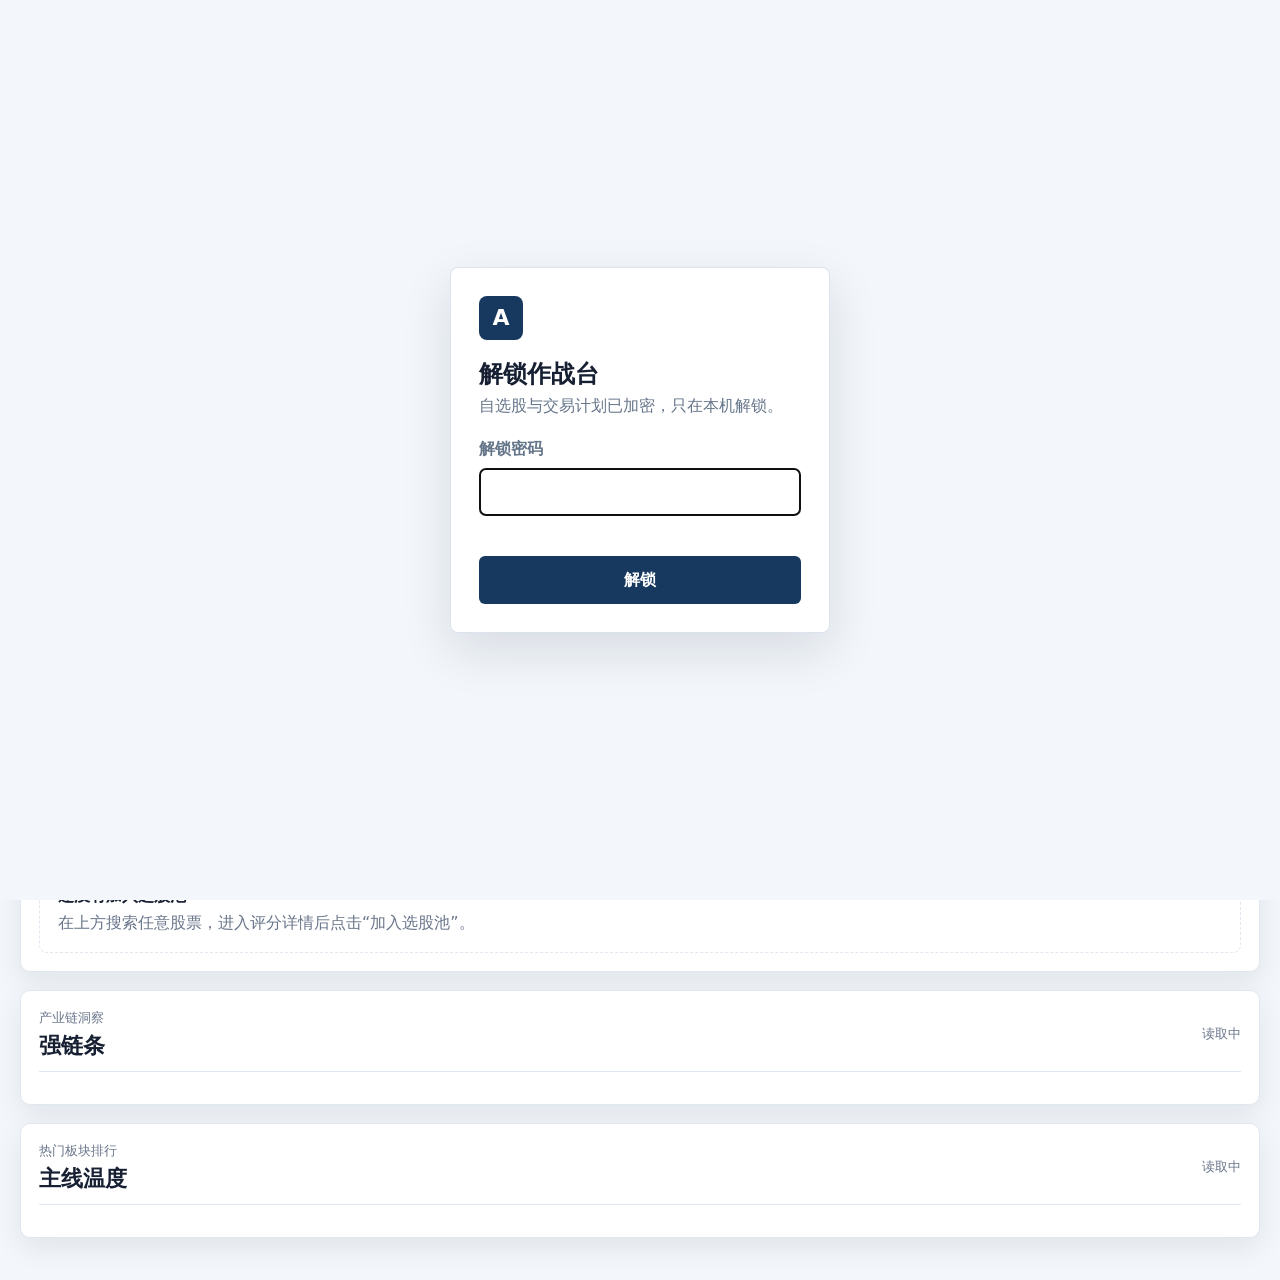
==== commit 099b678b: "Update encrypted mobile snapshot: 2026-07-23 03:59:12" ====
--- a/mobile/index.html
+++ b/mobile/index.html
@@ -10,7 +10,7 @@
     <title>A股趋势回调评分器</title>
     <link rel="manifest" href="./manifest.webmanifest" />
     <link rel="apple-touch-icon" href="./icons/icon-192.png" />
-    <link rel="stylesheet" href="./styles.css?v=20260722-swing-exit3" />
+    <link rel="stylesheet" href="./styles.css?v=20260723-freshness1" />
   </head>
   <body>
     <main class="app-shell">
@@ -46,6 +46,11 @@
           <span id="homeRefreshStatus">获取已发布的最新自选池与板块快照</span>
         </div>
         <button class="mini-button primary" id="refreshHome" type="button">获取最新快照</button>
+        <div class="freshness-grid" aria-label="数据时效">
+          <span><small>最新股价</small><strong id="homePriceFreshness">读取中</strong></span>
+          <span><small>建议计算</small><strong id="homeAnalysisFreshness">读取中</strong></span>
+          <span><small>支撑压力</small><strong id="homeLevelBasis">读取中</strong></span>
+        </div>
       </section>
 
       <section class="daily-brief-view" id="dailyBriefView">
@@ -460,6 +465,6 @@
     </main>
 
     <script>window.APP_STATIC_SNAPSHOT_MODE = true;</script>
-    <script src="./app.js?v=20260722-mobile-pwa3"></script>
+    <script src="./app.js?v=20260723-freshness1"></script>
   </body>
 </html>
--- a/mobile/styles.css
+++ b/mobile/styles.css
@@ -239,9 +239,9 @@
 }
 
 .home-refresh-bar {
-  display: flex;
+  display: grid;
+  grid-template-columns: minmax(220px, 1fr) auto;
   align-items: center;
-  justify-content: space-between;
   gap: 14px;
   margin-top: 12px;
   padding: 12px 14px;
@@ -253,6 +253,33 @@
 .home-refresh-bar div {
   display: grid;
   gap: 4px;
+}
+
+.home-refresh-bar .freshness-grid {
+  grid-column: 1 / -1;
+  display: grid;
+  grid-template-columns: repeat(3, minmax(0, 1fr));
+  gap: 8px;
+  padding-top: 10px;
+  border-top: 1px solid var(--line);
+}
+
+.freshness-grid > span {
+  display: grid;
+  gap: 3px;
+  padding: 9px 10px;
+  border-radius: 6px;
+  background: #f7f9fc;
+}
+
+.freshness-grid small {
+  color: var(--muted);
+  font-size: 11px;
+}
+
+.freshness-grid strong {
+  overflow-wrap: anywhere;
+  font-size: 12px;
 }
 
 .home-refresh-bar strong {
@@ -2471,13 +2498,17 @@
   }
 
   .home-refresh-bar {
-    align-items: stretch;
-    flex-direction: column;
+    grid-template-columns: 1fr;
   }
 
   .home-refresh-bar .mini-button {
     width: 100%;
     height: 36px;
+  }
+
+  .home-refresh-bar .freshness-grid {
+    grid-column: 1;
+    grid-template-columns: 1fr;
   }
 
   .stock-head,
